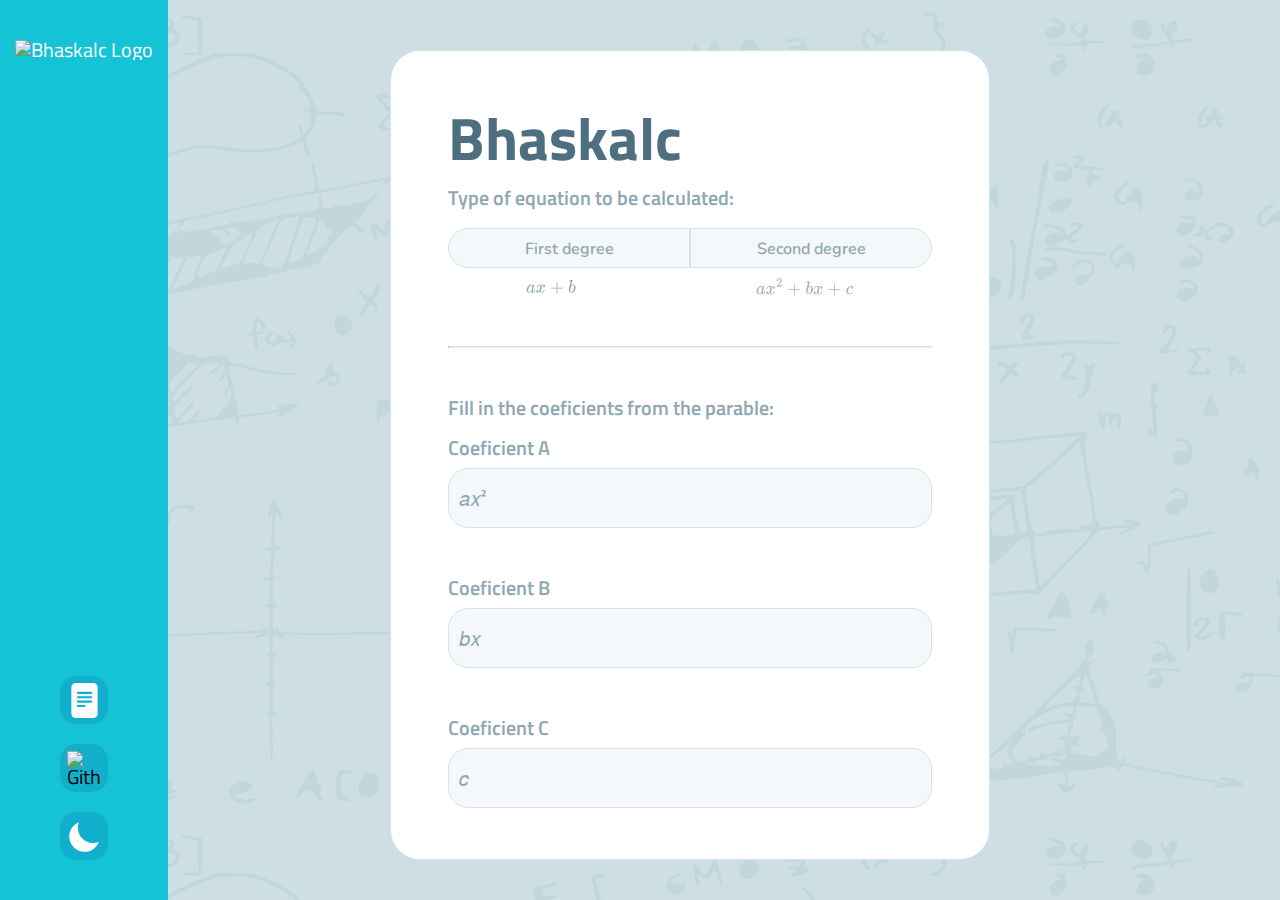
==== index.html @ 48a2f3dc ":art: homepage" ====
<!DOCTYPE html>
<html lang="pt_BR">

<head>
    <meta charset="UTF-8">
    <meta name="viewport" content="width=device-width, initial-scale=1.0">
    <title>Home | Bhaskalc-v3</title>
    <link rel="icon" href="./public/images/logo.svg" />

    <!--#region css-->
    <link rel="stylesheet" href="./public/css/main.css">
    <link rel="stylesheet" href="./public/css/page-input.css">
    <link rel="stylesheet" href="./public/css/sidebar.css">
    <!--#endregion-->

    <!--#region fonts-->
    <link href="https://fonts.googleapis.com/css2?family=Nunito:wght@600&family=Titillium+Web:wght@400;600;700&display=swap" rel="stylesheet">
    <!--#endregion-->

</head>

<body>
    <div class="page-mobile-warn">
        <div class="mobile-warn-header">
            <img src="./public/images/logo.svg" alt="Bhaskalc Logo">
            <h1>Bhaskalc</h1>
        </div>

        <div class="mobile-warn-main">
            <img src="./public/images/sad.svg" alt="Sad Ilustration">
            <p>Bhaskalc still does not supports mobile devices.</p>
        </div>
    </div>
    <div id="page-input">

        <aside>
            <div class="sidebar">
                <img src="./public/images/logo.svg" alt="Bhaskalc Logo">
                <footer>
                
                    <!--documentation-->
                    <button>
                        <img src="./public/images/icon_document.svg" alt="Documentation" title="Check our documentation">
                    </button>

                    <!--github-->
                    <button>
                        <img src="./public/images/github.svg" alt="Github" title="Visit our repository">
                    </button>
                    
                    <!--darkmode-->
                    <button>
                        <img src="./public/images/icon_moon.svg" alt="Darkmde" title="Toggle dark/light mode">
                    </button>

                </footer>

            </div>

        </aside>

        <main class="with-sidebar">
            <div class="background-pattern">
                <!-- <img src="./public/images/math_bg_light.svg" alt=""> -->
            </div>

            <div class="input-area">
                    <header>
                        <h1>Bhaskalc</h1>
                        <p>Type of equation to be calculated:</p>
                        <div class="input-buttons">
                            <a id="first-degree" href="" title="First degree equation">
                                First degree
                            </a>
                            <div class="input-buttons-border"></div>
                            <a id="second-degree" href="" title="Second degree equation">
                                Second degree
                            </a>
                        </div>
                        <div class="input-button-icons">
                            <img src="./public/images/icon_first_degree.svg" alt="First degree equation icon">
                            <img src="./public/images/icon_second_degree.svg" alt="Second degree equation icon">
                        </div>
                    </header>
                    <hr>
                    <!--this form only applies when "first degree" is selected
                    <form id="first-degree-form">
                        <fieldset>
                            <div class="input-block">
                                <label for="fd-a">Coeficient A</label>
                                <input id="fd-a" name="fd-a" required>
                            </div>
                            <div class="input-block">
                                <label for="fd-b">Coeficient B</label>
                                <input id="fd-b" name="fd-b" required>
                            </div>
                        </fieldset>
                    </form> -->
                    <!--this form only applies when "second degree" is selected-->
                    <form id="second-degree-form">
                        <p>Fill in the coeficients from the parable:</p>
                        <fieldset>
                            <!--A-->
                            <div class="input-block">
                                <label for="sd-a">Coeficient A</label>
                                <input placeholder="𝑎𝑥²" id="sd-a" name="sd-a" required>
                            </div>

                            <!--B-->
                            <div class="input-block">
                                <label for="sd-b">Coeficient B</label>
                                <input placeholder="𝑏𝑥" id="sd-b" name="sd-b" required>
                            </div>
                            
                            <!--C-->
                            <div class="input-block">
                                <label for="sd-c">Coeficient C</label>
                                <input placeholder="𝑐" id="sd-c" name="sd-c" required>
                            </div>
                        </fieldset>
                    </form>
            </div>

        </main>

    </div>
</body>

</html>
---- public/css/main.css ----
body, input, button, textarea{
    font: 400 2rem/1 'Titillium Web', sans-serif;
}
*{
    margin: 0;
    padding: 0;
    box-sizing: border-box; /*não vai somar os paddings nas medidas*/
}

body{
    height: 100vh; /*vh = viewport height, ocupa toda a tela*/
    color:white;
    background: #ebf2f5;
}

:root  {
    font-size: 62.5%;
    font-family: 'Titillium Web', sans-serif;
}

.page-mobile-warn {
    display: none;
}

@media (max-width: 500px) {
    body {
        background-color: #29292E;

    }

    #page-input{
        
        display: none !important; 
    }

    .page-mobile-warn {
        display: flex;
        text-align: center;
        justify-content: center;

                
        height: 100%;
        width: 100%;


        overflow: hidden;
    }

    .mobile-warn-header {
        padding-top: 5vh;

    }



    .mobile-warn-header h1 {
        margin: 0;

        font-weight: bold;
        font-size: 4rem;

        color: white;
    }

    .mobile-warn-main {
        padding: 0 1rem;
        position: absolute;
        bottom: 0;

        margin-bottom: 4vh;

    }

    .mobile-warn-main p {
        
        font-weight: regular;
        font-size: 2.5rem;
        
        color: white;

        text-align: center;

    }
    
    
}
---- public/css/page-input.css ----
#page-input{
    display: flex;
    height: 100%;
    width: 100%;
    background-image: url("../images/math_bg_light.svg");
    background-color: #CEDEE5;
}

#page-input p{
    color: #8FA7B2;
    font-weight: 600;
}


main{
    flex: 1;
}

.input-area{
    padding: 5.7rem;
    z-index: 10;

    margin: auto;
    margin-top: 5rem;

    background-color: white;

    height: 90vh;
    width: 60rem;

    border-radius: 3rem;
    border: 1px solid #D3E2E5;


    
}

.input-area header button{  
    display: inline-block;
}


.input-area header h1{
    font-weight: 700;
    font-size: 6rem;
    color: #4D6F80;
    margin-bottom: 2rem;
}


.input-buttons{
    background-color: #f5f8fa;
    border-radius: 2rem;
    border: 1px solid #d3e2e5;

    display: flex;
    align-items: center;
    justify-content: center;
    margin: 2rem auto 1rem;

    width: 100%;
    height: 4rem;
}

.input-buttons a{
    padding-top: 1.15rem;

    text-align: center;

    width: 100%;
    height: 100%;

    text-decoration: none;

    color: #8fa7b2;
    font: 600 1.6rem/1 'Nunito', sans-serif;

    transition: background 0.3s, border-radius 0.3s, border-color 0.3s;
}

#first-degree:hover{
    background: #EFFEFF;
    border-color: #D3E2E5;
    border-radius: 2rem 0 0 2rem;
}

#second-degree:hover{
    background: #EFFEFF;
    border-color: #D3E2E5;
    border-radius: 0 2rem 2rem 0;
}

.input-buttons-border {
    border-left: 2px solid #d3e2e5;
    height: 100%;
}

.input-button-icons{
    justify-content: center;
    align-items: center;
    display: flex;

}

.input-button-icons img:first-child{
    margin-right: 18rem;
}

hr{
    height: 1px;
    border-top: 1px solid #D3E2E5;
    width: 100%;
    margin: 5rem 0;
}


form fieldset{
    margin-top: 2rem;
    display: block;
    border: 0;
}

.input-block + .input-block{
    margin-top: 5rem;
}

.input-block label{
    color: #8FA7B2;
    font-weight: 600;
}

.input-block input{
    width: 100%;
    height: 6rem;

    margin-top: 1rem;

    background-color: #F5F8FA;

    border-radius: 2rem;
    border: 1px solid #d2e2e5;

    color:#8FA7B2;
    padding: 0 1rem;
}
.input-block input::placeholder{

    color:#8FA7B2;

}

input{
    outline: none;
}
---- public/css/sidebar.css ----
aside .sidebar{
    z-index: 10;
    position: fixed;
    height: 100%;
    padding: 4rem 1.5rem;
    background-color: #15c3d6;

    display: flex;
    flex-direction: column;
    justify-content: space-between;
    align-items: center;

    overflow: hidden;
}



aside .sidebar footer button{
    width: 4.8rem;
    height: 4.8rem;
    border: none;

    background-color: #12afcd;

    border: 0;
    border-radius: 1.6rem;

    cursor: pointer;

    display: flex;
    align-items: center;
    justify-content: center;

    overflow: hidden;
    margin-top: 2rem;

    transition: background-color 200ms;
}

aside .sidebar footer button img{
    width: 3.5rem;
    height: 3.5rem;
    border: none;

}

.with-sidebar{
    padding-left: 100px;
}
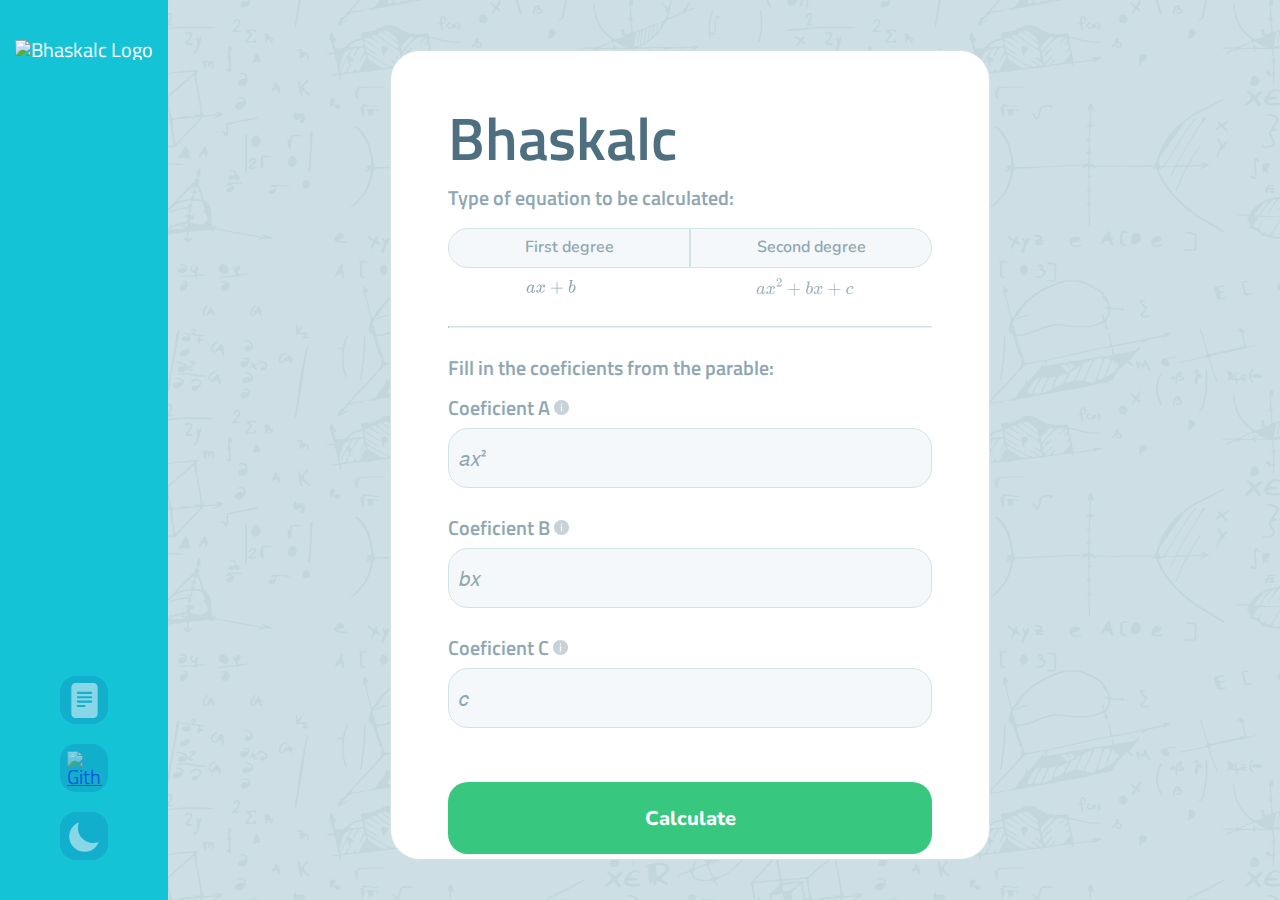
==== commit 46e389e9: "Fixed reponsivity, added results page and documentation" ====
--- a/index.html
+++ b/index.html
@@ -4,13 +4,14 @@
 <head>
     <meta charset="UTF-8">
     <meta name="viewport" content="width=device-width, initial-scale=1.0">
-    <title>Home | Bhaskalc-v3</title>
+    <title>Bhaskalc-v3</title>
     <link rel="icon" href="./public/images/logo.svg" />
 
     <!--#region css-->
     <link rel="stylesheet" href="./public/css/main.css">
     <link rel="stylesheet" href="./public/css/page-input.css">
     <link rel="stylesheet" href="./public/css/sidebar.css">
+    <link rel="stylesheet" href="./public/css/animations.css">
     <!--#endregion-->
 
     <!--#region fonts-->
@@ -20,6 +21,7 @@
 </head>
 
 <body>
+    <!--Warns if you're using any mobile device-->
     <div class="page-mobile-warn">
         <div class="mobile-warn-header">
             <img src="./public/images/logo.svg" alt="Bhaskalc Logo">
@@ -31,40 +33,41 @@
             <p>Bhaskalc still does not supports mobile devices.</p>
         </div>
     </div>
+
     <div id="page-input">
-
+        <!--sidebar-->
         <aside>
-            <div class="sidebar">
+            <div class="sidebar animation-move-right">
                 <img src="./public/images/logo.svg" alt="Bhaskalc Logo">
                 <footer>
                 
                     <!--documentation-->
-                    <button>
-                        <img src="./public/images/icon_document.svg" alt="Documentation" title="Check our documentation">
-                    </button>
+                    <a target="_blank" href="./documentation/documentation-index.html" title="Check our documentation">
+                        <img src="./public/images/icon_document.svg" alt="Documentation">
+                    </a>
 
                     <!--github-->
-                    <button>
-                        <img src="./public/images/github.svg" alt="Github" title="Visit our repository">
-                    </button>
+                    <a href="https://github.com/ruymon/BhasKalc" target="_blank" title="Visit our repository">
+                        <img src="./public/images/github.svg" alt="Github" >
+                    </a>
                     
                     <!--darkmode-->
-                    <button>
-                        <img src="./public/images/icon_moon.svg" alt="Darkmde" title="Toggle dark/light mode">
-                    </button>
+                    <a title="Toggle dark/light mode">
+                        <img src="./public/images/icon_moon.svg" alt="Darkmode">
+                    </a>
 
                 </footer>
 
             </div>
 
         </aside>
-
+        
         <main class="with-sidebar">
             <div class="background-pattern">
                 <!-- <img src="./public/images/math_bg_light.svg" alt=""> -->
             </div>
 
-            <div class="input-area">
+            <div class="input-area animation-appear">
                     <header>
                         <h1>Bhaskalc</h1>
                         <p>Type of equation to be calculated:</p>
@@ -103,26 +106,31 @@
                             <!--A-->
                             <div class="input-block">
                                 <label for="sd-a">Coeficient A</label>
-                                <input placeholder="𝑎𝑥²" id="sd-a" name="sd-a" required>
+                                <img src="./public/images/icon_info.svg" alt="Info icon" title="Insert 𝑥² coeficient   -    Ex: 4𝑥² + 2𝑥 + 6, coeficient A = 4">
+                                <input type="number" placeholder="𝑎𝑥²" id="sd-a" name="sd-a" required>
                             </div>
 
                             <!--B-->
                             <div class="input-block">
                                 <label for="sd-b">Coeficient B</label>
-                                <input placeholder="𝑏𝑥" id="sd-b" name="sd-b" required>
+                                <img src="./public/images/icon_info.svg" alt="Info icon" title="Insert 𝑥 coeficient    -    Ex: 4𝑥² + 2𝑥 + 6, coeficient B = 2">
+                                <input type="number" placeholder="𝑏𝑥" id="sd-b" name="sd-b" required>
                             </div>
                             
                             <!--C-->
                             <div class="input-block">
                                 <label for="sd-c">Coeficient C</label>
-                                <input placeholder="𝑐" id="sd-c" name="sd-c" required>
+                                <img src="./public/images/icon_info.svg" alt="Info icon" title="Insert independent coeficient   -    Ex: 4𝑥² + 2𝑥 + 6, coeficient C = 6">
+                                <input type="number" placeholder="𝑐" id="sd-c" name="sd-c" required>
                             </div>
                         </fieldset>
                     </form>
+
+                    <a href="" class="calculate-button">
+                        Calculate
+                    </a>
             </div>
-
         </main>
-
     </div>
 </body>
 
--- a/public/css/main.css
+++ b/public/css/main.css
@@ -1,6 +1,7 @@
 body, input, button, textarea{
     font: 400 2rem/1 'Titillium Web', sans-serif;
 }
+
 *{
     margin: 0;
     padding: 0;
@@ -23,7 +24,7 @@
 }
 
 @media (max-width: 500px) {
-    body {
+    /* body {
         background-color: #29292E;
 
     }
@@ -49,6 +50,9 @@
     .mobile-warn-header {
         padding-top: 5vh;
 
+        height: 50%;
+        width: 50%;
+
     }
 
 
@@ -57,9 +61,13 @@
         margin: 0;
 
         font-weight: bold;
-        font-size: 4rem;
+        font-size: 3.5rem;
 
         color: white;
+    }
+
+    .mobile-warn-header img {
+        width: 30%;
     }
 
     .mobile-warn-main {
@@ -67,12 +75,20 @@
         position: absolute;
         bottom: 0;
 
-        margin-bottom: 4vh;
+        margin-bottom: 15vh;
 
     }
 
+    .mobile-warn-main img {
+        width: 70%;
+        height: auto;
+        padding-bottom: 10px;
+    } 
     .mobile-warn-main p {
         
+        height: 20%;
+
+        padding: 0 1rem;
         font-weight: regular;
         font-size: 2.5rem;
         
@@ -80,7 +96,7 @@
 
         text-align: center;
 
-    }
+    } */
     
     
 }--- a/public/css/page-input.css
+++ b/public/css/page-input.css
@@ -2,8 +2,13 @@
     display: flex;
     height: 100%;
     width: 100%;
+    background-color: #CEDEE5;
     background-image: url("../images/math_bg_light.svg");
-    background-color: #CEDEE5;
+    background-repeat: repeat;
+    background-size: 50%;
+    background-position: center center;
+    background-attachment: fixed;
+    
 }
 
 #page-input p{
@@ -17,6 +22,7 @@
 }
 
 .input-area{
+
     padding: 5.7rem;
     z-index: 10;
 
@@ -25,13 +31,13 @@
 
     background-color: white;
 
-    height: 90vh;
-    width: 60rem;
+    height: clamp(80vh, 90vh, 100vh);
+    width: clamp(30rem, 60rem, 60rem);
+
+    box-sizing: border-box;
 
     border-radius: 3rem;
     border: 1px solid #D3E2E5;
-
-
     
 }
 
@@ -41,7 +47,7 @@
 
 
 .input-area header h1{
-    font-weight: 700;
+    font-weight: 600;
     font-size: 6rem;
     color: #4D6F80;
     margin-bottom: 2rem;
@@ -63,7 +69,7 @@
 }
 
 .input-buttons a{
-    padding-top: 1.15rem;
+    padding-top: 1.15vh;
 
     text-align: center;
 
@@ -103,14 +109,14 @@
 }
 
 .input-button-icons img:first-child{
-    margin-right: 18rem;
+    margin-right: clamp(15rem, 18rem, 18rem);
 }
 
 hr{
     height: 1px;
     border-top: 1px solid #D3E2E5;
     width: 100%;
-    margin: 5rem 0;
+    margin: 3rem 0;
 }
 
 
@@ -121,7 +127,7 @@
 }
 
 .input-block + .input-block{
-    margin-top: 5rem;
+    margin-top: 3rem;
 }
 
 .input-block label{
@@ -149,6 +155,97 @@
 
 }
 
+.calculate-button{
+    text-decoration: none;
+
+    background-color: #37C77F;
+    color: #ffffff;
+
+    font: 800 2rem/1 'Nunito', sans-serif;
+
+    border-radius: 2rem;
+    margin-top: 6vh;
+
+    justify-content: center;
+    text-align: center;
+    display: block;
+
+    height: 8vh;
+    width: 100%;
+
+    padding: 3vh 5vw;
+    transition: background-color 300ms;
+    
+}
+
+.calculate-button:hover{
+    background-color: #3EE08F;
+}
+
 input{
     outline: none;
+}
+
+@media (max-width: 500px) {
+    .background-pattern{
+        display: none;
+    }
+
+    .input-area{
+        margin: 0;
+        padding: 5vh   clamp(2vw, 5vw, 6vw);
+        border-radius: 0;
+
+        height: 100vh;
+        width: 100vw;
+    }
+
+    .input-area header h1{
+        font-weight: 700;
+        font-size: 4rem;
+        color: #4D6F80;
+    }
+    .input-area p{
+        font-weight: 700;
+        font-size: clamp(2vw, 1.5rem, 5vw);
+        color: #4D6F80;
+    }
+
+    .input-buttons{
+        margin-top: clamp(2vw, 5vw, 6vw);   
+        height: 5vh;
+    }
+
+    .input-buttons a{
+        font-size: clamp(1.2rem, 3.5vw, 4vw)
+    }
+
+    .input-button-icons img:first-child{
+        margin-right: clamp(5rem, 6rem, 10rem);
+    }
+
+    hr{
+        margin: 3vh 0;
+    }
+
+    form fieldset{
+        margin-top: 3vh
+    }
+
+    form fieldset .input-block label{
+        font-size: clamp(1vh, 1.5rem, 3vh);
+    }
+
+    form fieldset .input-block + .input-block{
+        margin-top: 2vh;
+    }
+
+    form fieldset .input-block input{
+        height: 8vh;
+    }
+
+    .calculate-button{
+        margin-bottom: 10vh;
+    }
+
 }--- a/public/css/sidebar.css
+++ b/public/css/sidebar.css
@@ -15,7 +15,7 @@
 
 
 
-aside .sidebar footer button{
+aside .sidebar footer a{
     width: 4.8rem;
     height: 4.8rem;
     border: none;
@@ -34,16 +34,43 @@
     overflow: hidden;
     margin-top: 2rem;
 
+    outline: none;
+
     transition: background-color 200ms;
 }
 
-aside .sidebar footer button img{
+aside .sidebar footer a img{
     width: 3.5rem;
     height: 3.5rem;
     border: none;
 
+    opacity: 50%;
+
+    transition: opacity 200s
+}
+
+aside .sidebar footer a:hover {
+    background-color: #17D6EB;
+    
+}
+
+aside .sidebar footer a img:hover {
+    opacity: 100%;
 }
 
 .with-sidebar{
     padding-left: 100px;
+}
+
+@media (max-width: 500px) {
+
+    aside{
+        display: none;
+
+    }
+
+    .with-sidebar{
+        padding-left: 0 !important;
+    }
+
 }--- a/public/css/animations.css
+++ b/public/css/animations.css
@@ -0,0 +1,27 @@
+@keyframes appear{
+    from{
+        opacity: 0;
+    }
+    to{
+        opacity: 1;
+    }
+}
+
+@keyframes move-right{
+    from{
+        transform: translateX(-100%)
+    }
+    to{
+        transform: translateX(0%);
+    }
+}
+
+.animation-appear{
+    /*fades in*/
+    animation: appear 1500ms backwards;
+}
+
+.animation-move-right{
+    /*appears from left side of screen going right*/
+    animation: move-right 1000ms backwards;
+}
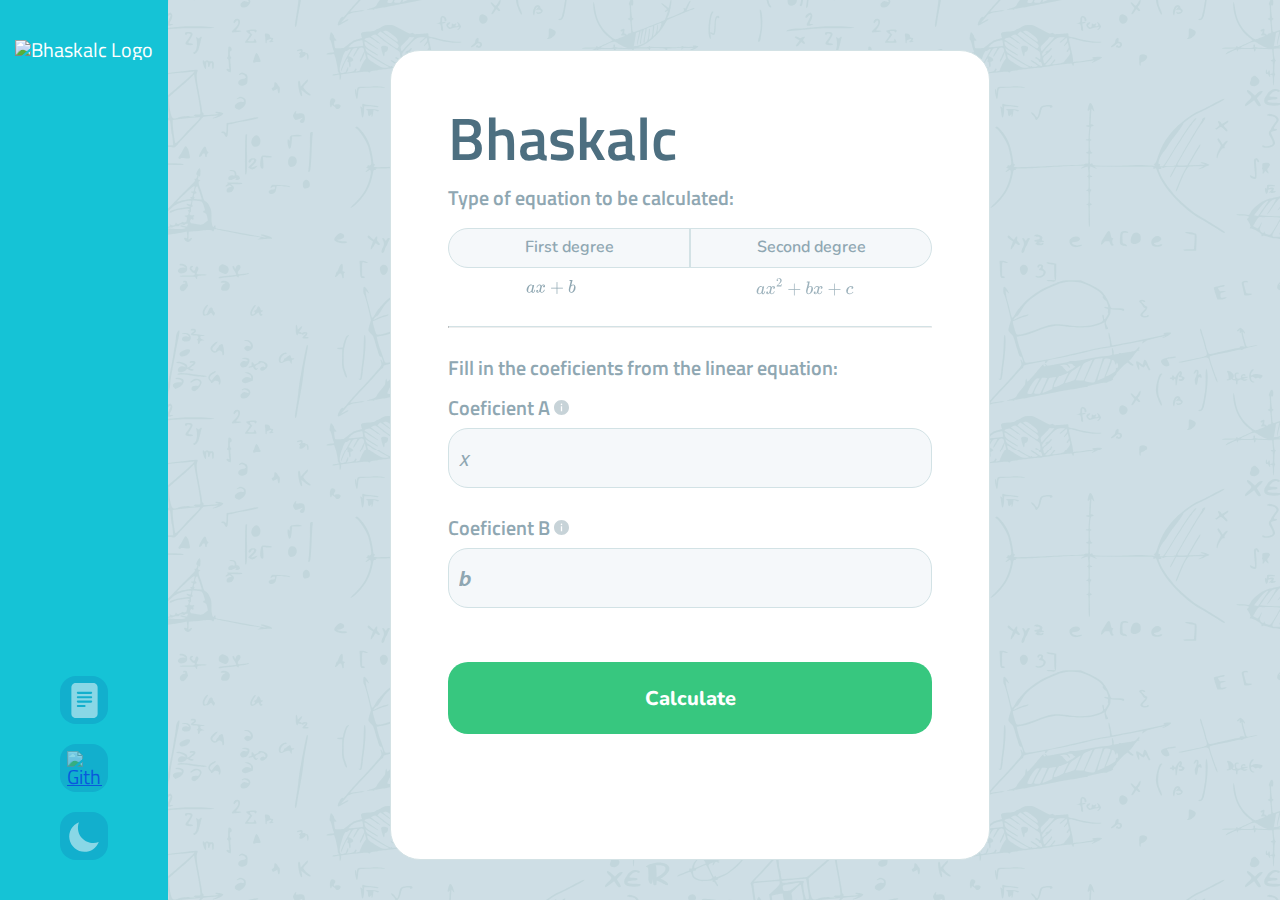
==== commit df948191: "Fixed responsivity, added scripts for calculate and buttons" ====
--- a/index.html
+++ b/index.html
@@ -18,6 +18,9 @@
     <link href="https://fonts.googleapis.com/css2?family=Nunito:wght@600&family=Titillium+Web:wght@400;600;700&display=swap" rel="stylesheet">
     <!--#endregion-->
 
+    <!--#region libs-->
+    <script src="https://unpkg.com/function-plot/dist/function-plot.js"></script> <!--graph lib-->
+    <!--#endregion-->
 </head>
 
 <body>
@@ -72,11 +75,11 @@
                         <h1>Bhaskalc</h1>
                         <p>Type of equation to be calculated:</p>
                         <div class="input-buttons">
-                            <a id="first-degree" href="" title="First degree equation">
+                            <a id="first-degree" onclick="firstDegree()" title="First degree equation">
                                 First degree
                             </a>
                             <div class="input-buttons-border"></div>
-                            <a id="second-degree" href="" title="Second degree equation">
+                            <a id="second-degree" onclick="secondDegree()" title="Second degree equation">
                                 Second degree
                             </a>
                         </div>
@@ -86,52 +89,60 @@
                         </div>
                     </header>
                     <hr>
-                    <!--this form only applies when "first degree" is selected
-                    <form id="first-degree-form">
-                        <fieldset>
-                            <div class="input-block">
-                                <label for="fd-a">Coeficient A</label>
-                                <input id="fd-a" name="fd-a" required>
-                            </div>
-                            <div class="input-block">
-                                <label for="fd-b">Coeficient B</label>
-                                <input id="fd-b" name="fd-b" required>
-                            </div>
-                        </fieldset>
-                    </form> -->
-                    <!--this form only applies when "second degree" is selected-->
-                    <form id="second-degree-form">
-                        <p>Fill in the coeficients from the parable:</p>
-                        <fieldset>
-                            <!--A-->
-                            <div class="input-block">
-                                <label for="sd-a">Coeficient A</label>
-                                <img src="./public/images/icon_info.svg" alt="Info icon" title="Insert 𝑥² coeficient   -    Ex: 4𝑥² + 2𝑥 + 6, coeficient A = 4">
-                                <input type="number" placeholder="𝑎𝑥²" id="sd-a" name="sd-a" required>
-                            </div>
+                    <div class="input-forms">
+                        <!--this form only applies when "first degree" is selected-->
+                        <form id="first-degree-form">
+                            <p>Fill in the coeficients from the linear equation:</p>
+                            <fieldset>
+                                <div class="input-block">
+                                    <label for="fd-a">Coeficient A</label>
+                                    <img src="./public/images/icon_info.svg" alt="Info icon" title="Insert 𝑥 coeficient   -    Ex: 2𝑥 + 6, coeficient A = 2">
+                                    <input id="fd-a" name="fd-a" placeholder="𝑥" required>
+                                </div>
+                                <div class="input-block">
+                                    <label for="fd-b">Coeficient B</label>
+                                    <img src="./public/images/icon_info.svg" alt="Info icon" title="Insert independent coeficient   -    Ex: 2𝑥 + 6, coeficient B = 6">
+                                    <input id="fd-b" name="fd-b" placeholder="𝒃" required>
+                                </div>
+                            </fieldset>
+                        </form>
 
-                            <!--B-->
-                            <div class="input-block">
-                                <label for="sd-b">Coeficient B</label>
-                                <img src="./public/images/icon_info.svg" alt="Info icon" title="Insert 𝑥 coeficient    -    Ex: 4𝑥² + 2𝑥 + 6, coeficient B = 2">
-                                <input type="number" placeholder="𝑏𝑥" id="sd-b" name="sd-b" required>
-                            </div>
-                            
-                            <!--C-->
-                            <div class="input-block">
-                                <label for="sd-c">Coeficient C</label>
-                                <img src="./public/images/icon_info.svg" alt="Info icon" title="Insert independent coeficient   -    Ex: 4𝑥² + 2𝑥 + 6, coeficient C = 6">
-                                <input type="number" placeholder="𝑐" id="sd-c" name="sd-c" required>
-                            </div>
-                        </fieldset>
-                    </form>
+                        <!--this form only applies when "second degree" is selected-->
+                        <form id="second-degree-form" class="deactive">
+                            <p>Fill in the coeficients from the quadratic equation:</p>
+                            <fieldset>
+                                <!--A-->
+                                <div class="input-block">
+                                    <label for="sd-a">Coeficient A</label>
+                                    <img src="./public/images/icon_info.svg" alt="Info icon" title="Insert 𝑥² coeficient   -    Ex: 4𝑥² + 2𝑥 + 6, coeficient A = 4">
+                                    <input type="number" placeholder="𝑎𝑥²" id="sd-a" name="sd-a" required>
+                                </div>
 
-                    <a href="" class="calculate-button">
+                                <!--B-->
+                                <div class="input-block">
+                                    <label for="sd-b">Coeficient B</label>
+                                    <img src="./public/images/icon_info.svg" alt="Info icon" title="Insert 𝑥 coeficient    -    Ex: 4𝑥² + 2𝑥 + 6, coeficient B = 2">
+                                    <input type="number" placeholder="𝑏𝑥" id="sd-b" name="sd-b" required>
+                                </div>
+                                
+                                <!--C-->
+                                <div class="input-block">
+                                    <label for="sd-c">Coeficient C</label>
+                                    <img src="./public/images/icon_info.svg" alt="Info icon" title="Insert independent coeficient   -    Ex: 4𝑥² + 2𝑥 + 6, coeficient C = 6">
+                                    <input type="number" placeholder="𝑐" id="sd-c" name="sd-c" required>
+                                </div>
+                            </fieldset>
+                        </form>
+                    </div>
+
+                    <a class="calculate-button" onclick="calculate()">
                         Calculate
                     </a>
             </div>
         </main>
     </div>
+    <script src="./public/js/second-degree.js"></script>
+    <script src="./public/js/toggle-equation.js"></script>
 </body>
 
 </html>--- a/public/css/page-input.css
+++ b/public/css/page-input.css
@@ -84,6 +84,10 @@
     transition: background 0.3s, border-radius 0.3s, border-color 0.3s;
 }
 
+.deactive{
+    display: none;
+}
+
 #first-degree:hover{
     background: #EFFEFF;
     border-color: #D3E2E5;
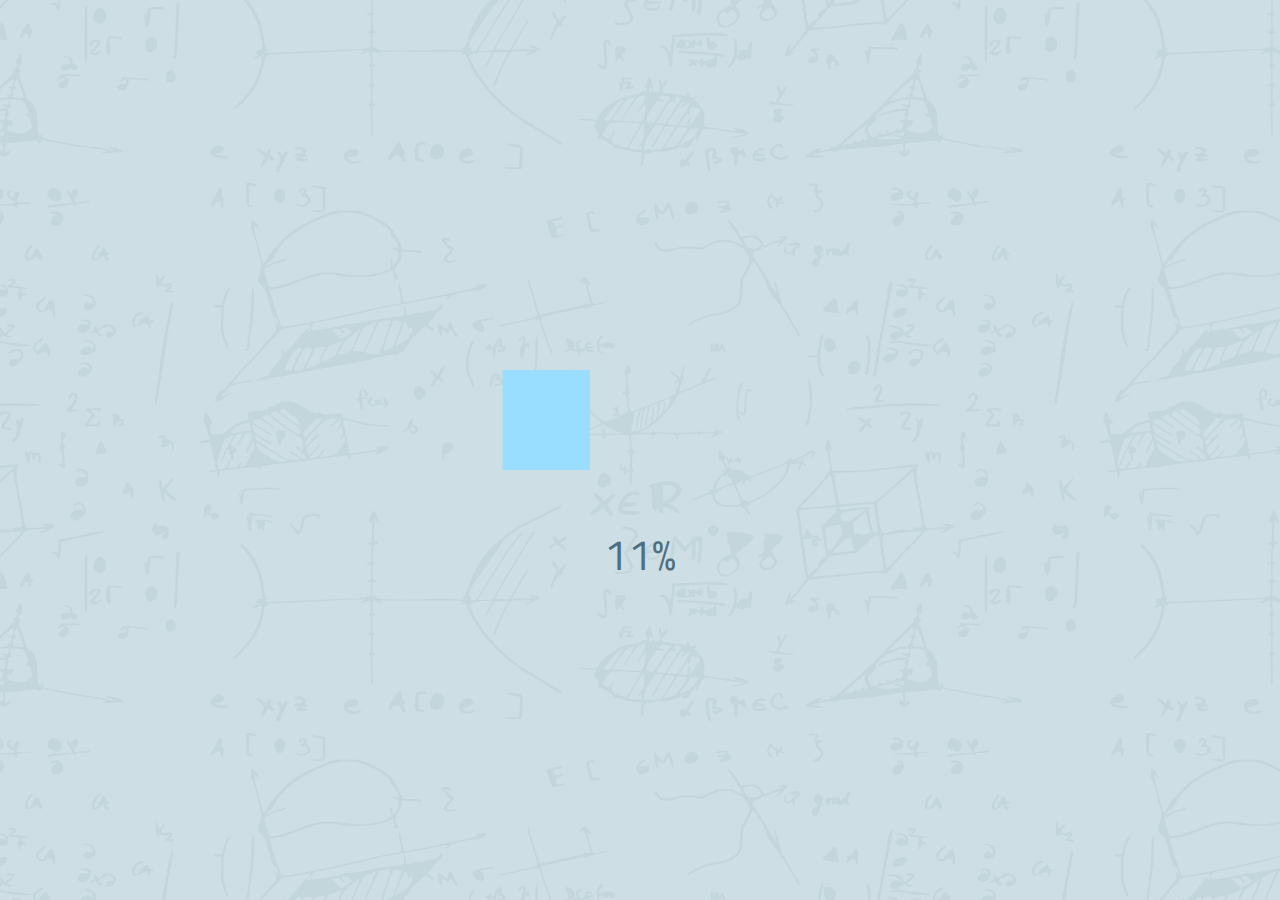
==== commit 6777bcca: "Initial" ====
--- a/index.html
+++ b/index.html
@@ -7,43 +7,104 @@
     <title>Bhaskalc-v3</title>
     <link rel="icon" href="./public/images/logo.svg" />
 
-    <!--#region css-->
-    <link rel="stylesheet" href="./public/css/main.css">
-    <link rel="stylesheet" href="./public/css/page-input.css">
-    <link rel="stylesheet" href="./public/css/sidebar.css">
-    <link rel="stylesheet" href="./public/css/animations.css">
-    <!--#endregion-->
-
-    <!--#region fonts-->
-    <link href="https://fonts.googleapis.com/css2?family=Nunito:wght@600&family=Titillium+Web:wght@400;600;700&display=swap" rel="stylesheet">
-    <!--#endregion-->
-
-    <!--#region libs-->
-    <script src="https://unpkg.com/function-plot/dist/function-plot.js"></script> <!--graph lib-->
-    <!--#endregion-->
+    <!-- --------------- -->
+    <!--#Link CSS Styles-->
+    <!-- --------------- -->
+
+        <link rel="stylesheet" href="./public/css/main.css">
+
+        <link rel="stylesheet" href="./public/css/animations.css">
+
+        <link rel="stylesheet" href="./public/css/mobile-warn.css">
+
+        <link rel="stylesheet" href="./public/css/page-loader.css">
+
+        <link rel="stylesheet" href="./public/css/sidebar.css">
+        <link rel="stylesheet" href="./public/css/page-input.css">
+
+        <link rel="stylesheet" href="./public/css/page-output.css">
+
+    <!--# End Link -->  
+
+    <!-- --------------- -->
+    <!--#Link Fonts      -->
+    <!-- --------------- -->
+
+        <link href="https://fonts.googleapis.com/css2?family=Nunito:wght@600&family=Titillium+Web:wght@400;600;700&display=swap" rel="stylesheet">
+
+    <!--# End Link Fonts -->
+
+    <!-- --------------- -->
+    <!--# Import Librarys-->
+    <!-- --------------- -->
+    
+        <!-- Function Plot lib -->
+        <script src="https://unpkg.com/function-plot/dist/function-plot.js"></script>
+        <!--#end graph lib-->
+
+        <!-- jQuery Lib -->
+        <script src="https://code.jquery.com/jquery-3.5.1.min.js" integrity="sha256-9/aliU8dGd2tb6OSsuzixeV4y/faTqgFtohetphbbj0=" crossorigin="anonymous"></script>
+        <!--#end jQuery-->
+
+        <!-- spinner lib -->
+        <link rel="stylesheet" type="text/css" href="./public/lib/loading-bar/loading-bar.css" />
+        <script type="text/javascript" src="./public/lib/loading-bar/loading-bar.js"></script>
+        <!--#end Spinner -->
+
+    <!--# End Import -->    
+
+    <!-- ----------------------- -->
+    <!--# Import Bhaskalc CORE Js-->
+    <!-- ----------------------- -->
+        
+        <script src="./public/js/main.js"></script>
+        <script src="./public/js/toggle-equation.js"></script>
+        
+        <!-- **IMPORTANT** -->
+        <script src="./public/js/first-degree.js"></script>
+        <script src="./public/js/second-degree.js"></script>
+        <!-- **IMPORTANT** -->
+      
+    <!--# End Import -->  
 </head>
 
-<body>
-    <!--Warns if you're using any mobile device-->
-    <div class="page-mobile-warn">
-        <div class="mobile-warn-header">
-            <img src="./public/images/logo.svg" alt="Bhaskalc Logo">
-            <h1>Bhaskalc</h1>
-        </div>
-
-        <div class="mobile-warn-main">
-            <img src="./public/images/sad.svg" alt="Sad Ilustration">
-            <p>Bhaskalc still does not supports mobile devices.</p>
-        </div>
+<body onLoad="loadingScreenTimer();">
+<!-- NO JAVASCRIPT  - [ ERROR ] -->  
+    <noscript>
+		You need to enable JavaScript to run this app.
+    </noscript>
+<!-- END NO SCRIPTS - [ ERROR ] -->
+
+<!-- PAGE LOADER - [ LOADING SCREEN ] -->  
+    <div id="page-loader">
+        <main>
+            <!-- Loader -->
+            <div 
+                class="ldBar label"
+                data-type="fill" 
+                data-img="./public/images/logo.svg"
+                style="width: 100%; height: 8em;"
+                data-img-size="200,200"
+                data-fill-background="#9df"
+                data-fill-background-extrude="0"
+                data-transition-in="2" 
+                data-duration="3"
+                data-value="100">
+            </div>
+                   
+        </main>
     </div>
 
+<!-- END PAGE LOADER -->
+
+<!-- PAGE INPUT - [CLIENT FORM ] -->
     <div id="page-input">
         <!--sidebar-->
-        <aside>
+        <aside id="input-aside">
             <div class="sidebar animation-move-right">
                 <img src="./public/images/logo.svg" alt="Bhaskalc Logo">
                 <footer>
-                
+
                     <!--documentation-->
                     <a target="_blank" href="./documentation/documentation-index.html" title="Check our documentation">
                         <img src="./public/images/icon_document.svg" alt="Documentation">
@@ -51,9 +112,9 @@
 
                     <!--github-->
                     <a href="https://github.com/ruymon/BhasKalc" target="_blank" title="Visit our repository">
-                        <img src="./public/images/github.svg" alt="Github" >
+                        <img src="./public/images/github.svg" alt="Github">
                     </a>
-                    
+
                     <!--darkmode-->
                     <a title="Toggle dark/light mode">
                         <img src="./public/images/icon_moon.svg" alt="Darkmode">
@@ -64,85 +125,209 @@
             </div>
 
         </aside>
-        
+
         <main class="with-sidebar">
-            <div class="background-pattern">
-                <!-- <img src="./public/images/math_bg_light.svg" alt=""> -->
-            </div>
 
             <div class="input-area animation-appear">
-                    <header>
-                        <h1>Bhaskalc</h1>
-                        <p>Type of equation to be calculated:</p>
-                        <div class="input-buttons">
-                            <a id="first-degree" onclick="firstDegree()" title="First degree equation">
-                                First degree
-                            </a>
-                            <div class="input-buttons-border"></div>
-                            <a id="second-degree" onclick="secondDegree()" title="Second degree equation">
-                                Second degree
-                            </a>
-                        </div>
-                        <div class="input-button-icons">
-                            <img src="./public/images/icon_first_degree.svg" alt="First degree equation icon">
-                            <img src="./public/images/icon_second_degree.svg" alt="Second degree equation icon">
-                        </div>
-                    </header>
-                    <hr>
-                    <div class="input-forms">
-                        <!--this form only applies when "first degree" is selected-->
-                        <form id="first-degree-form">
-                            <p>Fill in the coeficients from the linear equation:</p>
-                            <fieldset>
-                                <div class="input-block">
-                                    <label for="fd-a">Coeficient A</label>
-                                    <img src="./public/images/icon_info.svg" alt="Info icon" title="Insert 𝑥 coeficient   -    Ex: 2𝑥 + 6, coeficient A = 2">
-                                    <input id="fd-a" name="fd-a" placeholder="𝑥" required>
-                                </div>
-                                <div class="input-block">
-                                    <label for="fd-b">Coeficient B</label>
-                                    <img src="./public/images/icon_info.svg" alt="Info icon" title="Insert independent coeficient   -    Ex: 2𝑥 + 6, coeficient B = 6">
-                                    <input id="fd-b" name="fd-b" placeholder="𝒃" required>
-                                </div>
-                            </fieldset>
-                        </form>
-
-                        <!--this form only applies when "second degree" is selected-->
-                        <form id="second-degree-form" class="deactive">
-                            <p>Fill in the coeficients from the quadratic equation:</p>
-                            <fieldset>
-                                <!--A-->
-                                <div class="input-block">
-                                    <label for="sd-a">Coeficient A</label>
-                                    <img src="./public/images/icon_info.svg" alt="Info icon" title="Insert 𝑥² coeficient   -    Ex: 4𝑥² + 2𝑥 + 6, coeficient A = 4">
-                                    <input type="number" placeholder="𝑎𝑥²" id="sd-a" name="sd-a" required>
-                                </div>
-
-                                <!--B-->
-                                <div class="input-block">
-                                    <label for="sd-b">Coeficient B</label>
-                                    <img src="./public/images/icon_info.svg" alt="Info icon" title="Insert 𝑥 coeficient    -    Ex: 4𝑥² + 2𝑥 + 6, coeficient B = 2">
-                                    <input type="number" placeholder="𝑏𝑥" id="sd-b" name="sd-b" required>
-                                </div>
-                                
-                                <!--C-->
-                                <div class="input-block">
-                                    <label for="sd-c">Coeficient C</label>
-                                    <img src="./public/images/icon_info.svg" alt="Info icon" title="Insert independent coeficient   -    Ex: 4𝑥² + 2𝑥 + 6, coeficient C = 6">
-                                    <input type="number" placeholder="𝑐" id="sd-c" name="sd-c" required>
-                                </div>
-                            </fieldset>
-                        </form>
+                <header>
+                    <h1>Bhaskalc</h1>
+                    <p>Type of equation to be calculated:</p>
+                    <div class="input-buttons">
+                        <a id="first-degree" onclick="firstDegree()" title="First degree equation">
+                            First degree
+                        </a>
+                        <div class="input-buttons-border"></div>
+                        <a id="second-degree" onclick="secondDegree()" title="Second degree equation">
+                            Second degree
+                        </a>
                     </div>
-
-                    <a class="calculate-button" onclick="calculate()">
-                        Calculate
-                    </a>
+                    <div class="input-button-icons">
+                        <img src="./public/images/icon_first_degree.svg" alt="First degree equation icon">
+                        <img src="./public/images/icon_second_degree.svg" alt="Second degree equation icon">
+                    </div>
+                </header>
+                <hr>
+                <div class="input-forms">
+                    <!--this form only applies when "first degree" is selected-->
+                    <form id="first-degree-form">
+                        <p>Fill in the coeficients from the linear equation:</p>
+                        <fieldset>
+                            <div class="input-block">
+                                <label for="fd-a">Coeficient A</label>
+                                <!-- title="Insert 𝑥 coeficient   -    Ex: 2𝑥 + 6, coeficient A = 2" -->
+                                <svg class="input-info-icon" width="15" height="15" viewBox="0 0 15 15" fill="none"
+                                    xmlns="http://www.w3.org/2000/svg">
+                                    <linearGradient id="gradient-info-icon">
+                                        <stop offset="18.07%" stop-color="var(--color-stop-1)" />
+                                        <stop offset="50.53%" stop-color="var(--color-stop-2)" />
+                                    </linearGradient>
+                                    <path
+                                        d="M7.5 15C11.6419 15 15 11.6419 15 7.5C15 3.35813 11.6419 0 7.5 0C3.35813 0 0 3.35813 0 7.5C0 11.6419 3.35813 15 7.5 15ZM8.125 11.25H6.875V6.25H8.125V11.25ZM7.5 3.59375C7.93125 3.59375 8.28125 3.94375 8.28125 4.375C8.28125 4.80625 7.93125 5.15625 7.5 5.15625C7.06875 5.15625 6.71875 4.80625 6.71875 4.375C6.71875 3.94375 7.06875 3.59375 7.5 3.59375Z"
+                                        fill="#8FA7B2" fill-opacity="0.5" />
+                                </svg>
+
+                                <input id="fd-a" name="fd-a" placeholder="𝑥" required>
+                            </div>
+                            <div class="input-block">
+                                <label for="fd-b">Coeficient B</label>
+
+                                <!-- Tooltip: Insert independent coeficient   -    Ex: 2𝑥 + 6, coeficient B = 6 -->
+                                <svg class="input-info-icon" width="15" height="15" viewBox="0 0 15 15" fill="none"
+                                    xmlns="http://www.w3.org/2000/svg">
+                                    <linearGradient id="gradient-info-icon">
+                                        <stop offset="18.07%" stop-color="var(--color-stop-1)" />
+                                        <stop offset="50.53%" stop-color="var(--color-stop-2)" />
+                                    </linearGradient>
+                                    <path
+                                        d="M7.5 15C11.6419 15 15 11.6419 15 7.5C15 3.35813 11.6419 0 7.5 0C3.35813 0 0 3.35813 0 7.5C0 11.6419 3.35813 15 7.5 15ZM8.125 11.25H6.875V6.25H8.125V11.25ZM7.5 3.59375C7.93125 3.59375 8.28125 3.94375 8.28125 4.375C8.28125 4.80625 7.93125 5.15625 7.5 5.15625C7.06875 5.15625 6.71875 4.80625 6.71875 4.375C6.71875 3.94375 7.06875 3.59375 7.5 3.59375Z"
+                                        fill="#8FA7B2" fill-opacity="0.5" />
+                                </svg>
+
+                                <input id="fd-b" name="fd-b" placeholder="𝒃" required>
+                            </div>
+                        </fieldset>
+                    </form>
+
+                    <!--this form only applies when "second degree" is selected-->
+                    <form id="second-degree-form" class="deactive">
+                        <p>Fill in the coeficients from the quadratic equation:</p>
+                        <fieldset>
+                            <!--A-->
+                            <div class="input-block">
+                                <label for="sd-a">Coeficient A</label>
+                                <!-- Tooltip: Insert 𝑥² coeficient   -    Ex: 4𝑥² + 2𝑥 + 6, coeficient A = 4 -->
+                                <svg class="input-info-icon" width="15" height="15" viewBox="0 0 15 15" fill="none"
+                                    xmlns="http://www.w3.org/2000/svg">
+                                    <linearGradient id="gradient-info-icon">
+                                        <stop offset="18.07%" stop-color="var(--color-stop-1)" />
+                                        <stop offset="50.53%" stop-color="var(--color-stop-2)" />
+                                    </linearGradient>
+                                    <path
+                                        d="M7.5 15C11.6419 15 15 11.6419 15 7.5C15 3.35813 11.6419 0 7.5 0C3.35813 0 0 3.35813 0 7.5C0 11.6419 3.35813 15 7.5 15ZM8.125 11.25H6.875V6.25H8.125V11.25ZM7.5 3.59375C7.93125 3.59375 8.28125 3.94375 8.28125 4.375C8.28125 4.80625 7.93125 5.15625 7.5 5.15625C7.06875 5.15625 6.71875 4.80625 6.71875 4.375C6.71875 3.94375 7.06875 3.59375 7.5 3.59375Z"
+                                        fill="#8FA7B2" fill-opacity="0.5" />
+                                </svg>
+
+                                <input type="number" placeholder="𝑎𝑥²" id="sd-a" name="sd-a" required>
+                            </div>
+
+                            <!--B-->
+                            <div class="input-block">
+                                <label for="sd-b">Coeficient B</label>
+                                <!-- Tooltip: Insert 𝑥 coeficient    -    Ex: 4𝑥² + 2𝑥 + 6, coeficient B = 2 -->
+                                <svg class="input-info-icon" width="15" height="15" viewBox="0 0 15 15" fill="none"
+                                    xmlns="http://www.w3.org/2000/svg">
+                                    <linearGradient id="gradient-info-icon">
+                                        <stop offset="18.07%" stop-color="var(--color-stop-1)" />
+                                        <stop offset="50.53%" stop-color="var(--color-stop-2)" />
+                                    </linearGradient>
+                                    <path
+                                        d="M7.5 15C11.6419 15 15 11.6419 15 7.5C15 3.35813 11.6419 0 7.5 0C3.35813 0 0 3.35813 0 7.5C0 11.6419 3.35813 15 7.5 15ZM8.125 11.25H6.875V6.25H8.125V11.25ZM7.5 3.59375C7.93125 3.59375 8.28125 3.94375 8.28125 4.375C8.28125 4.80625 7.93125 5.15625 7.5 5.15625C7.06875 5.15625 6.71875 4.80625 6.71875 4.375C6.71875 3.94375 7.06875 3.59375 7.5 3.59375Z"
+                                        fill="#8FA7B2" fill-opacity="0.5" />
+                                </svg>
+
+                                <input type="number" placeholder="𝑏𝑥" id="sd-b" name="sd-b" required>
+                            </div>
+
+                            <!--C-->
+                            <div class="input-block">
+                                <label for="sd-c">Coeficient C</label>
+                                <!-- Tooltip: Insert independent coeficient   -    Ex: 4𝑥² + 2𝑥 + 6, coeficient C = 6-->
+                                <svg class="input-info-icon" width="15" height="15" viewBox="0 0 15 15" fill="none"
+                                    xmlns="http://www.w3.org/2000/svg">
+                                    <linearGradient id="gradient-info-icon">
+                                        <stop offset="18.07%" stop-color="var(--color-stop-1)" />
+                                        <stop offset="50.53%" stop-color="var(--color-stop-2)" />
+                                    </linearGradient>
+                                    <path
+                                        d="M7.5 15C11.6419 15 15 11.6419 15 7.5C15 3.35813 11.6419 0 7.5 0C3.35813 0 0 3.35813 0 7.5C0 11.6419 3.35813 15 7.5 15ZM8.125 11.25H6.875V6.25H8.125V11.25ZM7.5 3.59375C7.93125 3.59375 8.28125 3.94375 8.28125 4.375C8.28125 4.80625 7.93125 5.15625 7.5 5.15625C7.06875 5.15625 6.71875 4.80625 6.71875 4.375C6.71875 3.94375 7.06875 3.59375 7.5 3.59375Z"
+                                        fill="#8FA7B2" fill-opacity="0.5" />
+                                </svg>
+                                <input type="number" placeholder="𝑐" id="sd-c" name="sd-c" required>
+                            </div>
+                        </fieldset>
+                    </form>
+                </div>
+
+                <a class="calculate-button" onclick="calculate()">
+                    Calculate
+                </a>
             </div>
         </main>
     </div>
-    <script src="./public/js/second-degree.js"></script>
-    <script src="./public/js/toggle-equation.js"></script>
+
+<!-- END PAGE INPUT-->
+
+
+<!-- PAGE OUTPUT - [RESULTS PAGE]-->
+    <div id="page-output">
+        <aside id="output-aside" class="animation-move-right">
+            <header>
+                <h3>Results</h3>
+            </header>
+            <div class="output-roots">
+                <p>Positive discriminant; Therefore two positive real roots:</p>
+                <h1 id="output-roots">( x1 , x2 )</h1>
+            </div>
+
+            <hr>
+
+            <div class="result-vertex">
+                <p>Parable vertexes</p>
+                <h1 id="output-vertex">( x , y )</h1>
+            </div>
+
+            <hr>
+
+
+            <div class="result-delta">
+                <p>Delta</p>
+                <h1 id="output-delta">D = .....</h1>
+            </div>
+
+            <hr>
+            <div class="result-intercept">
+                <p>Intercept with Y Axis (x = 0)</p>
+                <h1>( x , y)</h1>
+            </div>
+
+            <a onclick="returnToInputPage()">Return</a>
+        </aside>
+
+        <section>
+            <div class="graph" id="graph">
+
+            </div>
+        </section>
+
+
+
+        <div class="output-buttons-container" id="output-buttons-container">
+            
+            <div class="output-buttons">
+
+                <!--documentation-->
+                <a target="_blank" href="./documentation/documentation-index.html" title="Check our documentation">
+                    <img src="./public/images/icon_document.svg" alt="Documentation">
+                </a>
+    
+                <!--github-->
+                <a href="https://github.com/ruymon/BhasKalc" target="_blank" title="Visit our repository">
+                    <img src="./public/images/github.svg" alt="Github">
+                </a>
+    
+                <!--darkmode-->
+                <a title="Toggle dark/light mode">
+                    <img src="./public/images/icon_moon.svg" alt="Darkmode">
+                </a>
+            </div>
+            
+        </div>
+        
+
+    </div>
+
+<!-- END PAGE OUTPUT-->
+
 </body>
 
 </html>--- a/public/css/main.css
+++ b/public/css/main.css
@@ -19,84 +19,16 @@
     font-family: 'Titillium Web', sans-serif;
 }
 
-.page-mobile-warn {
+/* Pages Display */
+
+#page-loader {
+    display: flex;
+}
+
+#page-input {
     display: none;
 }
 
-@media (max-width: 500px) {
-    /* body {
-        background-color: #29292E;
-
-    }
-
-    #page-input{
-        
-        display: none !important; 
-    }
-
-    .page-mobile-warn {
-        display: flex;
-        text-align: center;
-        justify-content: center;
-
-                
-        height: 100%;
-        width: 100%;
-
-
-        overflow: hidden;
-    }
-
-    .mobile-warn-header {
-        padding-top: 5vh;
-
-        height: 50%;
-        width: 50%;
-
-    }
-
-
-
-    .mobile-warn-header h1 {
-        margin: 0;
-
-        font-weight: bold;
-        font-size: 3.5rem;
-
-        color: white;
-    }
-
-    .mobile-warn-header img {
-        width: 30%;
-    }
-
-    .mobile-warn-main {
-        padding: 0 1rem;
-        position: absolute;
-        bottom: 0;
-
-        margin-bottom: 15vh;
-
-    }
-
-    .mobile-warn-main img {
-        width: 70%;
-        height: auto;
-        padding-bottom: 10px;
-    } 
-    .mobile-warn-main p {
-        
-        height: 20%;
-
-        padding: 0 1rem;
-        font-weight: regular;
-        font-size: 2.5rem;
-        
-        color: white;
-
-        text-align: center;
-
-    } */
-    
-    
+#page-output {
+    display: none;
 }--- a/public/css/mobile-warn.css
+++ b/public/css/mobile-warn.css
@@ -0,0 +1,81 @@
+.page-mobile-warn {
+    display: none;
+}
+
+@media (max-width: 500px) {
+    /* body {
+        background-color: #29292E;
+
+    }
+
+    #page-input{
+        
+        display: none !important; 
+    }
+
+    .page-mobile-warn {
+        display: flex;
+        text-align: center;
+        justify-content: center;
+
+                
+        height: 100%;
+        width: 100%;
+
+
+        overflow: hidden;
+    }
+
+    .mobile-warn-header {
+        padding-top: 5vh;
+
+        height: 50%;
+        width: 50%;
+
+    }
+
+
+
+    .mobile-warn-header h1 {
+        margin: 0;
+
+        font-weight: bold;
+        font-size: 3.5rem;
+
+        color: white;
+    }
+
+    .mobile-warn-header img {
+        width: 30%;
+    }
+
+    .mobile-warn-main {
+        padding: 0 1rem;
+        position: absolute;
+        bottom: 0;
+
+        margin-bottom: 15vh;
+
+    }
+
+    .mobile-warn-main img {
+        width: 70%;
+        height: auto;
+        padding-bottom: 10px;
+    } 
+    .mobile-warn-main p {
+        
+        height: 20%;
+
+        padding: 0 1rem;
+        font-weight: regular;
+        font-size: 2.5rem;
+        
+        color: white;
+
+        text-align: center;
+
+    } */
+    
+    
+}--- a/public/css/page-loader.css
+++ b/public/css/page-loader.css
@@ -0,0 +1,100 @@
+:root {
+/*==================*/
+/* -> Light Mode <- */
+/*==================*/
+
+    /* --------- INPUT Page ---------- */
+
+    --main-light-bg: #CEDEE5;
+
+    /* Input Form */
+    --main-light-input-page-bg: #ffffff;
+    --main-light-input-page-bg-border: #D3E2E5;
+
+    /* Input Form Text */
+    --main-light-input-header: #4D6F80;
+    --main-light-input-p: #8FA7B2;
+
+    /* Input Form Buttons */
+    --main-light-input-button-bg: #f5f8fa;
+    --main-light-input-button-border: #d3e2e5;
+
+    --main-light-input-button-a: #8fa7b2;
+
+    /* Input Form Button Hover */
+    --main-light-input-button-bg-hover: #EFFEFF;
+    --main-light-input-button-border-hover: #D3E2E5;
+
+    /* Input Buttons Divider */
+    --main-light-input-button-divider: #d3e2e5;
+
+    --main-light-input-hr: #D3E2E5;
+    
+    /* ----------- Input Client ---------- */
+
+    /* Input Label */
+    --main-light-input-label: #8FA7B2;
+
+    /* Input Form */
+    --main-light-input-bg: #F5F8FA;
+    --main-light-input-bg-border: #d2e2e5;
+    
+    --main-light-input-text-color: #8FA7B2;
+
+    /* Input Form Placeholder */
+    --main-light-input-placeholder-color: #8FA7B2;
+
+    /* ----------- Input Calculate Button -------- */
+
+    --main-light-input-calculate-button-bg: #37C77F;
+    --main-light-input-calculate-button-color: #ffffff;
+
+    /* Button Hover */
+    --main-light-input-calculate-button-bg-hover: #3EE08F;
+
+
+}
+
+
+#page-loader {
+    /* display: flex; */
+    height: 100%;
+    width: 100%;
+    background-color: var(--main-light-bg);
+    background-image: url("../images/math_bg_light.svg");
+    background-repeat: repeat;
+    background-size: 100vh;
+    background-position: center center;
+    background-attachment: fixed;
+    
+    
+}
+
+#page-loader {
+    flex: 1;
+    display: flex;
+    align-items: center;
+    justify-content: center;
+    text-align: center;
+}
+
+#page-loader .ldBar{
+    width:100%;
+    height:10px;
+}
+
+#page-loader .ldBar path.mainline {
+    stroke-width: 2;
+    stroke: #FFA24D;
+    stroke-linecap: round;
+}
+
+
+#page-loader .ldBar-label {
+    color:  #4D6F80;
+    font-family: 'Titillium Web', sans-serif;
+    font-size: 4.3rem;
+    font-weight: 500;
+    text-align: center;
+
+}
--- a/public/css/page-input.css
+++ b/public/css/page-input.css
@@ -1,25 +1,139 @@
+:root {
+
+/*==================*/
+/* -> Light Mode <- */
+/*==================*/
+
+    /* --------- INPUT Page ---------- */
+
+    --main-light-bg: #CEDEE5;
+
+    /* Input Form */
+    --main-light-input-page-bg: #ffffff;
+    --main-light-input-page-bg-border: #D3E2E5;
+
+    /* Input Form Text */
+    --main-light-input-header: #4D6F80;
+    --main-light-input-p: #8FA7B2;
+
+    /* Input Form Buttons */
+    --main-light-input-button-bg: #f5f8fa;
+    --main-light-input-button-border: #d3e2e5;
+
+    --main-light-input-button-a: #8fa7b2;
+
+    /* Input Form Button Hover */
+    --main-light-input-button-bg-hover: #EFFEFF;
+    --main-light-input-button-border-hover: #D3E2E5;
+
+    /* Input Buttons Divider */
+    --main-light-input-button-divider: #d3e2e5;
+
+    --main-light-input-hr: #D3E2E5;
+    
+    /* ----------- Input Client ---------- */
+
+    /* Input Label */
+    --main-light-input-label: #8FA7B2;
+
+    /* Input Form */
+    --main-light-input-bg: #F5F8FA;
+    --main-light-input-bg-border: #d2e2e5;
+    
+    --main-light-input-text-color: #8FA7B2;
+
+    /* Input Form Placeholder */
+    --main-light-input-placeholder-color: #8FA7B2;
+
+    /* ----------- Input Calculate Button -------- */
+
+    --main-light-input-calculate-button-bg: #37C77F;
+    --main-light-input-calculate-button-color: #ffffff;
+
+    /* Button Hover */
+    --main-light-input-calculate-button-bg-hover: #3EE08F;
+
+
+/*=================*/
+/* -> Dark Mode <- */
+/*=================*/
+
+    /* --------- INPUT Page ---------- */
+
+    --main-dark-bg: #CEDEE5;
+
+    /* Input Form */
+    --main-dark-input-page-bg: #ffffff;
+    --main-dark-input-page-bg-border: #D3E2E5;
+
+    /* Input Form Text */
+    --main-dark-input-header: #4D6F80;
+    --main-dark-input-p: #8FA7B2;
+
+    /* Input Form Buttons */
+    --main-dark-input-button-bg: #f5f8fa;
+    --main-dark-input-button-border: #d3e2e5;
+
+    --main-dark-input-button-a: #8fa7b2;
+
+    /* Input Form Button Hover */
+    --main-dark-input-button-bg-hover: #EFFEFF;
+    --main-dark-input-button-border-hover: #D3E2E5;
+
+    /* Input Buttons Divider */
+    --main-dark-input-button-divider: #d3e2e5;
+
+    --main-dark-input-hr: #D3E2E5;
+    
+    /* ----------- Input Client ---------- */
+
+    /* Input Label */
+    --main-dark-input-label: #8FA7B2;
+
+    /* Input Form */
+    --main-dark-input-bg: #F5F8FA;
+    --main-dark-input-bg-border: #d2e2e5;
+    
+    --main-dark-input-text-color: #8FA7B2;
+
+    /* Input Form Placeholder */
+    --main-dark-input-placeholder-color: #8FA7B2;
+
+    /* ----------- Input Calculate Button -------- */
+
+    --main-dark-input-calculate-button-bg: #37C77F;
+    --main-dark-input-calculate-button-color: #ffffff;
+
+    /* Button Hover */
+    --main-dark-input-calculate-button-bg-hover: #3EE08F;
+    
+}
+
+
+/* Page Input Div */
+
 #page-input{
-    display: flex;
+    /* display: flex; */
     height: 100%;
     width: 100%;
-    background-color: #CEDEE5;
+    background-color: var(--main-light-bg);
     background-image: url("../images/math_bg_light.svg");
     background-repeat: repeat;
-    background-size: 50%;
+    background-size: 100vh;
     background-position: center center;
     background-attachment: fixed;
     
 }
 
-#page-input p{
-    color: #8FA7B2;
-    font-weight: 600;
-}
-
-
-main{
+#page-input main{
+
     flex: 1;
-}
+    display: flex;
+    align-items: center;
+
+}
+
+/* Input Form Area */
 
 .input-area{
 
@@ -27,17 +141,16 @@
     z-index: 10;
 
     margin: auto;
-    margin-top: 5rem;
-
-    background-color: white;
-
-    height: clamp(80vh, 90vh, 100vh);
+    
+    background-color: var(--main-light-input-page-bg);
+
+
     width: clamp(30rem, 60rem, 60rem);
 
     box-sizing: border-box;
 
     border-radius: 3rem;
-    border: 1px solid #D3E2E5;
+    border: 1px solid var(--main-light-input-page-bg-border);
     
 }
 
@@ -49,15 +162,19 @@
 .input-area header h1{
     font-weight: 600;
     font-size: 6rem;
-    color: #4D6F80;
+    color:  var(--main-light-input-header);
     margin-bottom: 2rem;
 }
 
+.input-area p{
+    color: var(--main-light-input-p);
+    font-weight: 500;
+}
 
 .input-buttons{
-    background-color: #f5f8fa;
+    background-color: var(--main-light-input-button-bg);
     border-radius: 2rem;
-    border: 1px solid #d3e2e5;
+    border: 1px solid var(--main-light-input-button-border);
 
     display: flex;
     align-items: center;
@@ -72,13 +189,13 @@
     padding-top: 1.15vh;
 
     text-align: center;
-
+    
     width: 100%;
     height: 100%;
 
     text-decoration: none;
 
-    color: #8fa7b2;
+    color: var(--main-light-input-button-a);
     font: 600 1.6rem/1 'Nunito', sans-serif;
 
     transition: background 0.3s, border-radius 0.3s, border-color 0.3s;
@@ -89,19 +206,19 @@
 }
 
 #first-degree:hover{
-    background: #EFFEFF;
-    border-color: #D3E2E5;
+    background: var(--main-light-input-button-bg-hover);
+    border-color: var(--main-light-input-button-border-hover);
     border-radius: 2rem 0 0 2rem;
 }
 
 #second-degree:hover{
-    background: #EFFEFF;
-    border-color: #D3E2E5;
+    background: var(--main-light-input-button-bg-hover);
+    border-color: var(--main-light-input-button-border-hover);
     border-radius: 0 2rem 2rem 0;
 }
 
 .input-buttons-border {
-    border-left: 2px solid #d3e2e5;
+    border-left: 2px solid var(--main-light-input-button-divider);
     height: 100%;
 }
 
@@ -116,15 +233,15 @@
     margin-right: clamp(15rem, 18rem, 18rem);
 }
 
-hr{
+#page-input hr{
     height: 1px;
-    border-top: 1px solid #D3E2E5;
+    border-top: 1px solid  var(--main-light-input-hr);
     width: 100%;
     margin: 3rem 0;
 }
 
 
-form fieldset{
+#page-input form fieldset{
     margin-top: 2rem;
     display: block;
     border: 0;
@@ -134,36 +251,51 @@
     margin-top: 3rem;
 }
 
+
 .input-block label{
-    color: #8FA7B2;
+    color: var(--main-light-input-label);
     font-weight: 600;
 }
 
+
 .input-block input{
     width: 100%;
     height: 6rem;
 
     margin-top: 1rem;
 
-    background-color: #F5F8FA;
+    background-color: var(--main-light-input-bg);
 
     border-radius: 2rem;
-    border: 1px solid #d2e2e5;
-
-    color:#8FA7B2;
+    border: 1px solid var(--main-light-input-bg-border);
+
+    color: var(--main-light-input-text-color);
     padding: 0 1rem;
 }
+
 .input-block input::placeholder{
-
-    color:#8FA7B2;
-
+    color: var(--main-light-input-placeholder-color);
+}
+ 
+/* Input Info Icon */
+
+#gradient-info-icon {
+    --color-stop-1: #15B6D6;
+    --color-stop-2: #15D6D6;
+}
+
+.input-info-icon:hover path {
+    fill-opacity: 0.8;
+    fill: url(#gradient-info-icon) #15B6D6;
+
+    transition: background-color 0.3s;
 }
 
 .calculate-button{
     text-decoration: none;
 
-    background-color: #37C77F;
-    color: #ffffff;
+    background-color: var(--main-light-input-calculate-button-bg);
+    color: var(--main-light-input-calculate-button-color);
 
     font: 800 2rem/1 'Nunito', sans-serif;
 
@@ -173,20 +305,19 @@
     justify-content: center;
     text-align: center;
     display: block;
-
-    height: 8vh;
-    width: 100%;
-
-    padding: 3vh 5vw;
+    
+    width: 100%;
+
+    padding: 30px;
     transition: background-color 300ms;
     
 }
 
 .calculate-button:hover{
-    background-color: #3EE08F;
-}
-
-input{
+    background-color: var(--main-light-input-calculate-button-bg-hover);
+}
+
+#page-input input{
     outline: none;
 }
 
@@ -207,12 +338,12 @@
     .input-area header h1{
         font-weight: 700;
         font-size: 4rem;
-        color: #4D6F80;
+        color: var(--main-light-input-header);
     }
     .input-area p{
         font-weight: 700;
         font-size: clamp(2vw, 1.5rem, 5vw);
-        color: #4D6F80;
+        color: var(--main-light-input-p);
     }
 
     .input-buttons{
@@ -228,23 +359,23 @@
         margin-right: clamp(5rem, 6rem, 10rem);
     }
 
-    hr{
+    #page-input hr{
         margin: 3vh 0;
     }
 
-    form fieldset{
+    #page-input form fieldset{
         margin-top: 3vh
     }
 
-    form fieldset .input-block label{
+    #page-input form fieldset .input-block label{
         font-size: clamp(1vh, 1.5rem, 3vh);
     }
 
-    form fieldset .input-block + .input-block{
+    #page-input form fieldset .input-block + .input-block{
         margin-top: 2vh;
     }
 
-    form fieldset .input-block input{
+    #page-input form fieldset .input-block input{
         height: 8vh;
     }
 
--- a/public/css/page-output.css
+++ b/public/css/page-output.css
@@ -0,0 +1,164 @@
+#page-output{
+    height: 100%;
+    width: 100%;
+}
+
+#page-output aside{
+    background-color: #ffffff;
+    
+    padding: 2vw;
+
+    min-height: 100vh;
+    width: 30vw;
+}
+
+#page-output aside header h3{
+    color: #4D6F80;
+    font-size: clamp(2vw, 3rem, 5vw);
+
+    margin-bottom: 2vh;
+}
+
+#page-output aside div {
+    color: #8FA7B2;
+
+    font-weight: 600;
+    font-size: clamp(1vw, 2.3rem, 3vw);
+    line-height: 1.5;
+
+    margin: 1.5vh 0;
+}
+
+#page-output aside div h1{
+    margin: 2vh 0;
+    text-align: center;
+    font-size: clamp(2vw, 5rem, 5vw);
+}
+
+#page-output aside hr{
+    border: 1px solid #D3E2E5;
+}
+
+#page-output aside a{
+    background-color: #37C77F;
+    text-decoration: none;
+    color: #ffffff;
+    font: 800 2rem/1 'Nunito', sans-serif;
+
+    text-align: center;
+    justify-content: center;
+    display: flex;
+    height: 7vh;
+    border-radius: 2rem;
+
+    padding: 2.5vh;
+    margin-top:6vh
+}
+
+.graph{
+    background-color: #CEDEE5;
+}
+
+
+#page-output .output-buttons-container{
+
+    z-index: 10;
+
+    position: fixed;
+    right: 0;
+    
+    height: 100%;
+    padding: 4rem 1rem;
+
+    display: flex;
+    flex-direction: column;
+    justify-content: flex-end;
+    align-items: center;
+
+    overflow: hidden;
+
+    
+}
+
+#page-output .output-buttons a:hover {
+    opacity: 100%;
+    transition: background-color 200ms;
+}
+
+#page-output .output-buttons a {
+
+    width: 4.8rem;
+    height: 4.8rem;
+    border: none;
+
+    background-color: #12afcd;
+
+    border: 0;
+    border-radius: 1.6rem;
+
+    opacity: 40%;
+
+    cursor: pointer;
+
+    display: flex;
+    align-items: center;
+    justify-content: center;
+
+    overflow: hidden;
+    margin-top: 2rem;
+
+    outline: none;
+
+    
+}
+
+#page-output .output-buttons a img {
+    width: 3.5rem;
+    height: 3.5rem;
+    border: none;
+
+    opacity: 30%;
+
+    transition: opacity 200s;
+}
+
+#page-output .output-buttons a:hover {
+    background-color: #17D6EB; 
+}
+
+#page-output .output-buttons a img:hover {
+    opacity: 100%;
+}
+
+
+@media (max-width: 500px){
+    #page-output aside{
+        padding-top: 3vh;
+        min-width: 100vw;
+    }
+
+    #page-output aside div h1{
+        font-size: clamp(5vw, 5rem, 8vw);
+    }
+
+    #page-output aside div {
+
+        font-size: clamp(2vw, 2rem, 6vw);
+    }
+
+    #page-output aside header h3{
+        font-size: clamp(8vw, 11vw, 12vw);
+    }
+
+    #page-output header h1{
+        font-size: clamp(10vw, 12vw, 13vw);
+    }
+
+    .content h3{
+        font-size: clamp(7vw, 7vw, 9vw);
+    }
+
+    .content p{
+        font-size: clamp(2.5vw, 3vw, 4vw)
+    }
+}--- a/public/lib/loading-bar/loading-bar.css
+++ b/public/lib/loading-bar/loading-bar.css
@@ -0,0 +1,18 @@
+.ldBar {
+  position: relative;
+}
+.ldBar.label-center > .ldBar-label {
+  position: absolute;
+  top: 50%;
+  left: 50%;
+  -webkit-transform: translate(-50%, -50%);
+  transform: translate(-50%, -50%);
+  text-shadow: 0 0 3px #fff;
+}
+.ldBar-label:after {
+  content: "%";
+  display: inline;
+}
+.ldBar.no-percent .ldBar-label:after {
+  content: "";
+}
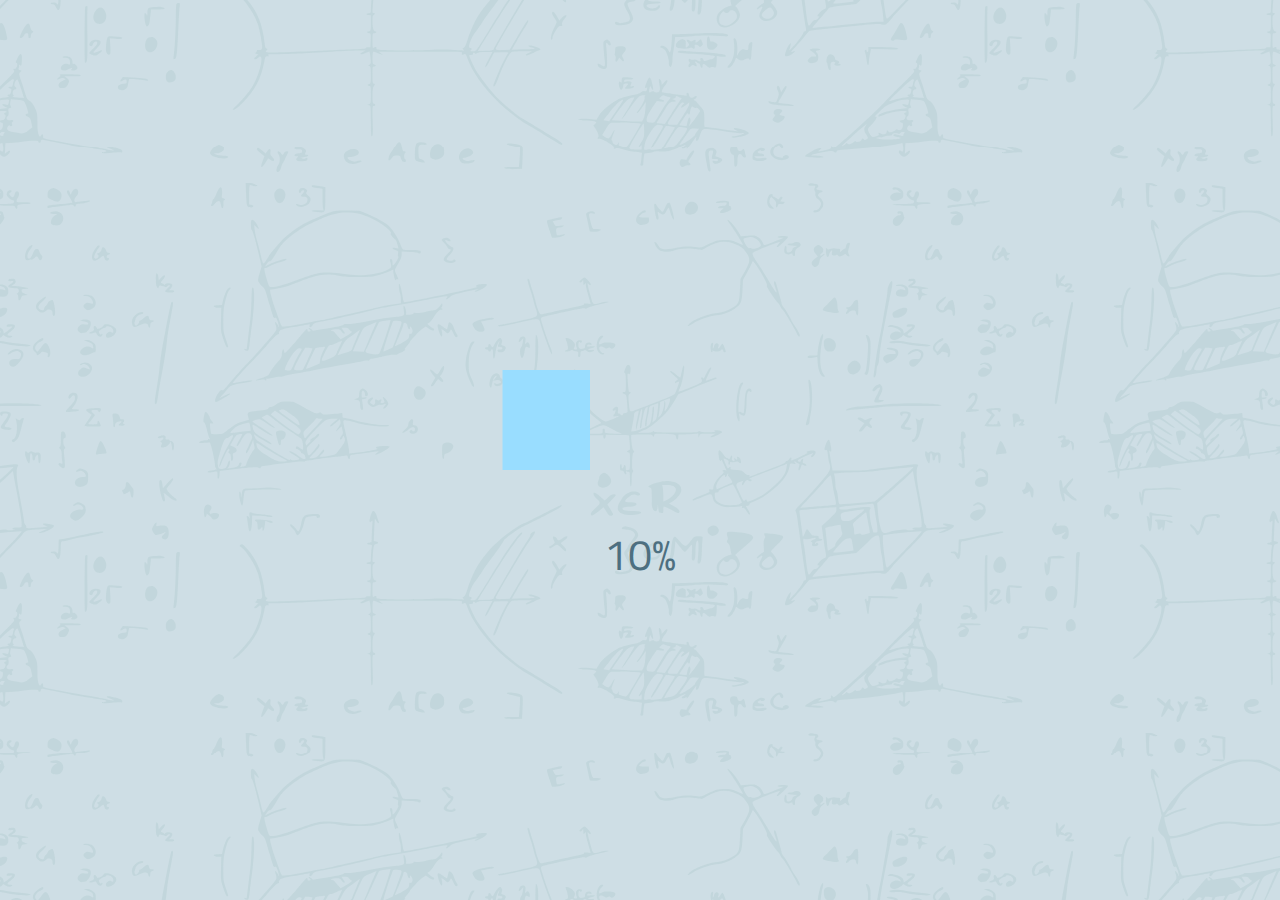
==== commit d00ad42d: "V3 - Major Fixes" ====
--- a/index.html
+++ b/index.html
@@ -13,6 +13,8 @@
 
         <link rel="stylesheet" href="./public/css/main.css">
 
+        <link rel="stylesheet" href="./public/css/colors.css">
+
         <link rel="stylesheet" href="./public/css/animations.css">
 
         <link rel="stylesheet" href="./public/css/mobile-warn.css">
@@ -20,6 +22,7 @@
         <link rel="stylesheet" href="./public/css/page-loader.css">
 
         <link rel="stylesheet" href="./public/css/sidebar.css">
+
         <link rel="stylesheet" href="./public/css/page-input.css">
 
         <link rel="stylesheet" href="./public/css/page-output.css">
@@ -50,6 +53,7 @@
         <link rel="stylesheet" type="text/css" href="./public/lib/loading-bar/loading-bar.css" />
         <script type="text/javascript" src="./public/lib/loading-bar/loading-bar.js"></script>
         <!--#end Spinner -->
+
 
     <!--# End Import -->    
 
@@ -293,6 +297,7 @@
             <a onclick="returnToInputPage()">Return</a>
         </aside>
 
+    
         <section>
             <div class="graph" id="graph">
 
@@ -322,6 +327,7 @@
             </div>
             
         </div>
+       
         
 
     </div>
--- a/public/css/colors.css
+++ b/public/css/colors.css
@@ -0,0 +1,123 @@
+:root {
+
+    /*==================*/
+    /* -> Light Mode <- */
+    /*==================*/
+    
+    /* --------- INPUT Page ---------- */
+    
+        --main-light-bg: #CEDEE5;
+    
+        /* Input Form */
+        --main-light-input-page-bg: #ffffff;
+        --main-light-input-page-bg-border: #D3E2E5;
+    
+        /* Input Form Text */
+        --main-light-input-header: #4D6F80;
+        --main-light-input-p: #8FA7B2;
+    
+        /* Input Form Buttons */
+        --main-light-input-button-bg: #f5f8fa;
+        --main-light-input-button-border: #d3e2e5;
+    
+        --main-light-input-button-a: #8fa7b2;
+    
+        /* Input Form Button Hover */
+        --main-light-input-button-bg-hover: #EFFEFF;
+        --main-light-input-button-border-hover: #D3E2E5;
+    
+        /* Input Buttons Divider */
+        --main-light-input-button-divider: #d3e2e5;
+    
+        --main-light-input-hr: #D3E2E5;
+        
+        /* ----------- Input Client ---------- */
+    
+        /* Input Label */
+        --main-light-input-label: #8FA7B2;
+    
+        /* Input Form */
+        --main-light-input-bg: #F5F8FA;
+        --main-light-input-bg-border: #d2e2e5;
+        
+        --main-light-input-text-color: #8FA7B2;
+    
+        /* Input Form Placeholder */
+        --main-light-input-placeholder-color: #8FA7B2;
+    
+        /* ----------- Input Calculate Button -------- */
+    
+        --main-light-input-calculate-button-bg: #37C77F;
+        --main-light-input-calculate-button-color: #ffffff;
+    
+        /* Button Hover */
+        --main-light-input-calculate-button-bg-hover: #3EE08F;
+    
+    /* END INPUT PAGE */
+
+    /* OUTPUT PAGE */
+
+
+        /* Graph Colors */
+        
+        --main-light-output-graph-line: #12afcd;
+        --main-light-output-graph-text: #4D6F80;
+        --main-light-output-graph-axis: #000000;
+        --main-light-output-graph-circle: #4D6F80-;
+    
+    
+    /*=================*/
+    /* -> Dark Mode <- */
+    /*=================*/
+    
+    /* --------- INPUT Page ---------- */
+    
+        --main-dark-bg: #CEDEE5;
+    
+        /* Input Form */
+        --main-dark-input-page-bg: #ffffff;
+        --main-dark-input-page-bg-border: #D3E2E5;
+    
+        /* Input Form Text */
+        --main-dark-input-header: #4D6F80;
+        --main-dark-input-p: #8FA7B2;
+    
+        /* Input Form Buttons */
+        --main-dark-input-button-bg: #f5f8fa;
+        --main-dark-input-button-border: #d3e2e5;
+    
+        --main-dark-input-button-a: #8fa7b2;
+    
+        /* Input Form Button Hover */
+        --main-dark-input-button-bg-hover: #EFFEFF;
+        --main-dark-input-button-border-hover: #D3E2E5;
+    
+        /* Input Buttons Divider */
+        --main-dark-input-button-divider: #d3e2e5;
+    
+        --main-dark-input-hr: #D3E2E5;
+        
+        /* ----------- Input Client ---------- */
+    
+        /* Input Label */
+        --main-dark-input-label: #8FA7B2;
+    
+        /* Input Form */
+        --main-dark-input-bg: #F5F8FA;
+        --main-dark-input-bg-border: #d2e2e5;
+        
+        --main-dark-input-text-color: #8FA7B2;
+    
+        /* Input Form Placeholder */
+        --main-dark-input-placeholder-color: #8FA7B2;
+    
+        /* ----------- Input Calculate Button -------- */
+    
+        --main-dark-input-calculate-button-bg: #37C77F;
+        --main-dark-input-calculate-button-color: #ffffff;
+    
+        /* Button Hover */
+        --main-dark-input-calculate-button-bg-hover: #3EE08F;
+        
+    }
+    --- a/public/css/page-loader.css
+++ b/public/css/page-loader.css
@@ -1,60 +1,3 @@
-:root {
-/*==================*/
-/* -> Light Mode <- */
-/*==================*/
-
-    /* --------- INPUT Page ---------- */
-
-    --main-light-bg: #CEDEE5;
-
-    /* Input Form */
-    --main-light-input-page-bg: #ffffff;
-    --main-light-input-page-bg-border: #D3E2E5;
-
-    /* Input Form Text */
-    --main-light-input-header: #4D6F80;
-    --main-light-input-p: #8FA7B2;
-
-    /* Input Form Buttons */
-    --main-light-input-button-bg: #f5f8fa;
-    --main-light-input-button-border: #d3e2e5;
-
-    --main-light-input-button-a: #8fa7b2;
-
-    /* Input Form Button Hover */
-    --main-light-input-button-bg-hover: #EFFEFF;
-    --main-light-input-button-border-hover: #D3E2E5;
-
-    /* Input Buttons Divider */
-    --main-light-input-button-divider: #d3e2e5;
-
-    --main-light-input-hr: #D3E2E5;
-    
-    /* ----------- Input Client ---------- */
-
-    /* Input Label */
-    --main-light-input-label: #8FA7B2;
-
-    /* Input Form */
-    --main-light-input-bg: #F5F8FA;
-    --main-light-input-bg-border: #d2e2e5;
-    
-    --main-light-input-text-color: #8FA7B2;
-
-    /* Input Form Placeholder */
-    --main-light-input-placeholder-color: #8FA7B2;
-
-    /* ----------- Input Calculate Button -------- */
-
-    --main-light-input-calculate-button-bg: #37C77F;
-    --main-light-input-calculate-button-color: #ffffff;
-
-    /* Button Hover */
-    --main-light-input-calculate-button-bg-hover: #3EE08F;
-
-
-}
-
 
 #page-loader {
     /* display: flex; */
--- a/public/css/page-input.css
+++ b/public/css/page-input.css
@@ -1,114 +1,3 @@
-:root {
-
-/*==================*/
-/* -> Light Mode <- */
-/*==================*/
-
-    /* --------- INPUT Page ---------- */
-
-    --main-light-bg: #CEDEE5;
-
-    /* Input Form */
-    --main-light-input-page-bg: #ffffff;
-    --main-light-input-page-bg-border: #D3E2E5;
-
-    /* Input Form Text */
-    --main-light-input-header: #4D6F80;
-    --main-light-input-p: #8FA7B2;
-
-    /* Input Form Buttons */
-    --main-light-input-button-bg: #f5f8fa;
-    --main-light-input-button-border: #d3e2e5;
-
-    --main-light-input-button-a: #8fa7b2;
-
-    /* Input Form Button Hover */
-    --main-light-input-button-bg-hover: #EFFEFF;
-    --main-light-input-button-border-hover: #D3E2E5;
-
-    /* Input Buttons Divider */
-    --main-light-input-button-divider: #d3e2e5;
-
-    --main-light-input-hr: #D3E2E5;
-    
-    /* ----------- Input Client ---------- */
-
-    /* Input Label */
-    --main-light-input-label: #8FA7B2;
-
-    /* Input Form */
-    --main-light-input-bg: #F5F8FA;
-    --main-light-input-bg-border: #d2e2e5;
-    
-    --main-light-input-text-color: #8FA7B2;
-
-    /* Input Form Placeholder */
-    --main-light-input-placeholder-color: #8FA7B2;
-
-    /* ----------- Input Calculate Button -------- */
-
-    --main-light-input-calculate-button-bg: #37C77F;
-    --main-light-input-calculate-button-color: #ffffff;
-
-    /* Button Hover */
-    --main-light-input-calculate-button-bg-hover: #3EE08F;
-
-
-/*=================*/
-/* -> Dark Mode <- */
-/*=================*/
-
-    /* --------- INPUT Page ---------- */
-
-    --main-dark-bg: #CEDEE5;
-
-    /* Input Form */
-    --main-dark-input-page-bg: #ffffff;
-    --main-dark-input-page-bg-border: #D3E2E5;
-
-    /* Input Form Text */
-    --main-dark-input-header: #4D6F80;
-    --main-dark-input-p: #8FA7B2;
-
-    /* Input Form Buttons */
-    --main-dark-input-button-bg: #f5f8fa;
-    --main-dark-input-button-border: #d3e2e5;
-
-    --main-dark-input-button-a: #8fa7b2;
-
-    /* Input Form Button Hover */
-    --main-dark-input-button-bg-hover: #EFFEFF;
-    --main-dark-input-button-border-hover: #D3E2E5;
-
-    /* Input Buttons Divider */
-    --main-dark-input-button-divider: #d3e2e5;
-
-    --main-dark-input-hr: #D3E2E5;
-    
-    /* ----------- Input Client ---------- */
-
-    /* Input Label */
-    --main-dark-input-label: #8FA7B2;
-
-    /* Input Form */
-    --main-dark-input-bg: #F5F8FA;
-    --main-dark-input-bg-border: #d2e2e5;
-    
-    --main-dark-input-text-color: #8FA7B2;
-
-    /* Input Form Placeholder */
-    --main-dark-input-placeholder-color: #8FA7B2;
-
-    /* ----------- Input Calculate Button -------- */
-
-    --main-dark-input-calculate-button-bg: #37C77F;
-    --main-dark-input-calculate-button-color: #ffffff;
-
-    /* Button Hover */
-    --main-dark-input-calculate-button-bg-hover: #3EE08F;
-    
-}
-
 
 /* Page Input Div */
 
--- a/public/css/page-output.css
+++ b/public/css/page-output.css
@@ -1,164 +1,178 @@
-#page-output{
-    height: 100%;
-    width: 100%;
+#page-output {
+  height: 100%;
+  width: 100%;
 }
 
-#page-output aside{
-    background-color: #ffffff;
-    
-    padding: 2vw;
+#page-output aside {
+  background-color: #ffffff;
 
-    min-height: 100vh;
-    width: 30vw;
+  padding: 2vw;
+
+  min-height: 100vh;
+  width: 30vw;
 }
 
-#page-output aside header h3{
-    color: #4D6F80;
-    font-size: clamp(2vw, 3rem, 5vw);
+#page-output aside header h3 {
+  color: #4d6f80;
+  font-size: clamp(2vw, 3rem, 5vw);
 
-    margin-bottom: 2vh;
+  margin-bottom: 2vh;
 }
 
 #page-output aside div {
-    color: #8FA7B2;
+  color: #8fa7b2;
 
-    font-weight: 600;
-    font-size: clamp(1vw, 2.3rem, 3vw);
-    line-height: 1.5;
+  font-weight: 600;
+  font-size: clamp(1vw, 2.3rem, 3vw);
+  line-height: 1.5;
 
-    margin: 1.5vh 0;
+  margin: 1.5vh 0;
 }
 
-#page-output aside div h1{
-    margin: 2vh 0;
-    text-align: center;
-    font-size: clamp(2vw, 5rem, 5vw);
+#page-output aside div h1 {
+  margin: 2vh 0;
+  text-align: center;
+  font-size: clamp(2vw, 5rem, 5vw);
 }
 
-#page-output aside hr{
-    border: 1px solid #D3E2E5;
+#page-output aside hr {
+  border: 1px solid #d3e2e5;
 }
 
-#page-output aside a{
-    background-color: #37C77F;
-    text-decoration: none;
-    color: #ffffff;
-    font: 800 2rem/1 'Nunito', sans-serif;
+#page-output aside a {
+  background-color: #37c77f;
+  text-decoration: none;
+  color: #ffffff;
+  font: 800 2rem/1 "Nunito", sans-serif;
 
-    text-align: center;
-    justify-content: center;
-    display: flex;
-    height: 7vh;
-    border-radius: 2rem;
+  text-align: center;
+  justify-content: center;
+  display: flex;
+  height: 7vh;
+  border-radius: 2rem;
 
-    padding: 2.5vh;
-    margin-top:6vh
+  padding: 2.5vh;
+  margin-top: 6vh;
 }
 
-.graph{
-    background-color: #CEDEE5;
+#page-output .output-buttons-container {
+  z-index: 10;
+
+  position: fixed;
+  right: 0;
+
+  height: 100%;
+  padding: 4rem 1rem;
+
+  display: flex;
+  flex-direction: column;
+  justify-content: flex-end;
+  align-items: center;
+
+  overflow: hidden;
+}
+
+#page-output .output-buttons a:hover {
+  opacity: 100%;
+  transition: background-color 200ms;
+}
+
+#page-output .output-buttons a {
+  width: 4.8rem;
+  height: 4.8rem;
+  border: none;
+
+  background-color: #12afcd;
+
+  border: 0;
+  border-radius: 1.6rem;
+
+  opacity: 40%;
+
+  cursor: pointer;
+
+  display: flex;
+  align-items: center;
+  justify-content: center;
+
+  overflow: hidden;
+  margin-top: 2rem;
+
+  outline: none;
+}
+
+#page-output .output-buttons a img {
+  width: 3.5rem;
+  height: 3.5rem;
+  border: none;
+
+  opacity: 30%;
+
+  transition: opacity 200s;
+}
+
+#page-output .output-buttons a:hover {
+  background-color: #17d6eb;
+}
+
+#page-output .output-buttons a img:hover {
+  opacity: 100%;
+}
+
+@media (max-width: 500px) {
+  #page-output aside {
+    padding-top: 3vh;
+    min-width: 100vw;
+  }
+
+  #page-output aside div h1 {
+    font-size: clamp(5vw, 5rem, 8vw);
+  }
+
+  #page-output aside div {
+    font-size: clamp(2vw, 2rem, 6vw);
+  }
+
+  #page-output aside header h3 {
+    font-size: clamp(8vw, 11vw, 12vw);
+  }
+
+  #page-output header h1 {
+    font-size: clamp(10vw, 12vw, 13vw);
+  }
+
+  .content h3 {
+    font-size: clamp(7vw, 7vw, 9vw);
+  }
+
+  .content p {
+    font-size: clamp(2.5vw, 3vw, 4vw);
+  }
 }
 
 
-#page-output .output-buttons-container{
+/* Graph Style */
 
-    z-index: 10;
-
-    position: fixed;
-    right: 0;
-    
-    height: 100%;
-    padding: 4rem 1rem;
-
-    display: flex;
-    flex-direction: column;
-    justify-content: flex-end;
-    align-items: center;
-
-    overflow: hidden;
-
-    
+#graph {
+  display: flex;
+  align-content: center;
+  justify-content: center;
 }
 
-#page-output .output-buttons a:hover {
-    opacity: 100%;
-    transition: background-color 200ms;
+.graphStyle path.line {
+  stroke: var(--main-light-output-graph-line);
+}
+  
+.graphStyle text {
+  font-size: 15px;
+  fill: var(--main-light-output-graph-text);
+  font-family: 'Titillium Web', sans-serif;
 }
 
-#page-output .output-buttons a {
-
-    width: 4.8rem;
-    height: 4.8rem;
-    border: none;
-
-    background-color: #12afcd;
-
-    border: 0;
-    border-radius: 1.6rem;
-
-    opacity: 40%;
-
-    cursor: pointer;
-
-    display: flex;
-    align-items: center;
-    justify-content: center;
-
-    overflow: hidden;
-    margin-top: 2rem;
-
-    outline: none;
-
-    
+.graphStyle path.origin {
+  stroke: var(--main-light-output-graph-axis);
 }
 
-#page-output .output-buttons a img {
-    width: 3.5rem;
-    height: 3.5rem;
-    border: none;
-
-    opacity: 30%;
-
-    transition: opacity 200s;
-}
-
-#page-output .output-buttons a:hover {
-    background-color: #17D6EB; 
-}
-
-#page-output .output-buttons a img:hover {
-    opacity: 100%;
-}
-
-
-@media (max-width: 500px){
-    #page-output aside{
-        padding-top: 3vh;
-        min-width: 100vw;
-    }
-
-    #page-output aside div h1{
-        font-size: clamp(5vw, 5rem, 8vw);
-    }
-
-    #page-output aside div {
-
-        font-size: clamp(2vw, 2rem, 6vw);
-    }
-
-    #page-output aside header h3{
-        font-size: clamp(8vw, 11vw, 12vw);
-    }
-
-    #page-output header h1{
-        font-size: clamp(10vw, 12vw, 13vw);
-    }
-
-    .content h3{
-        font-size: clamp(7vw, 7vw, 9vw);
-    }
-
-    .content p{
-        font-size: clamp(2.5vw, 3vw, 4vw)
-    }
-}+.graphStyle .tip circle {
+  fill: var(--main-light-output-graph-circle);
+}  
